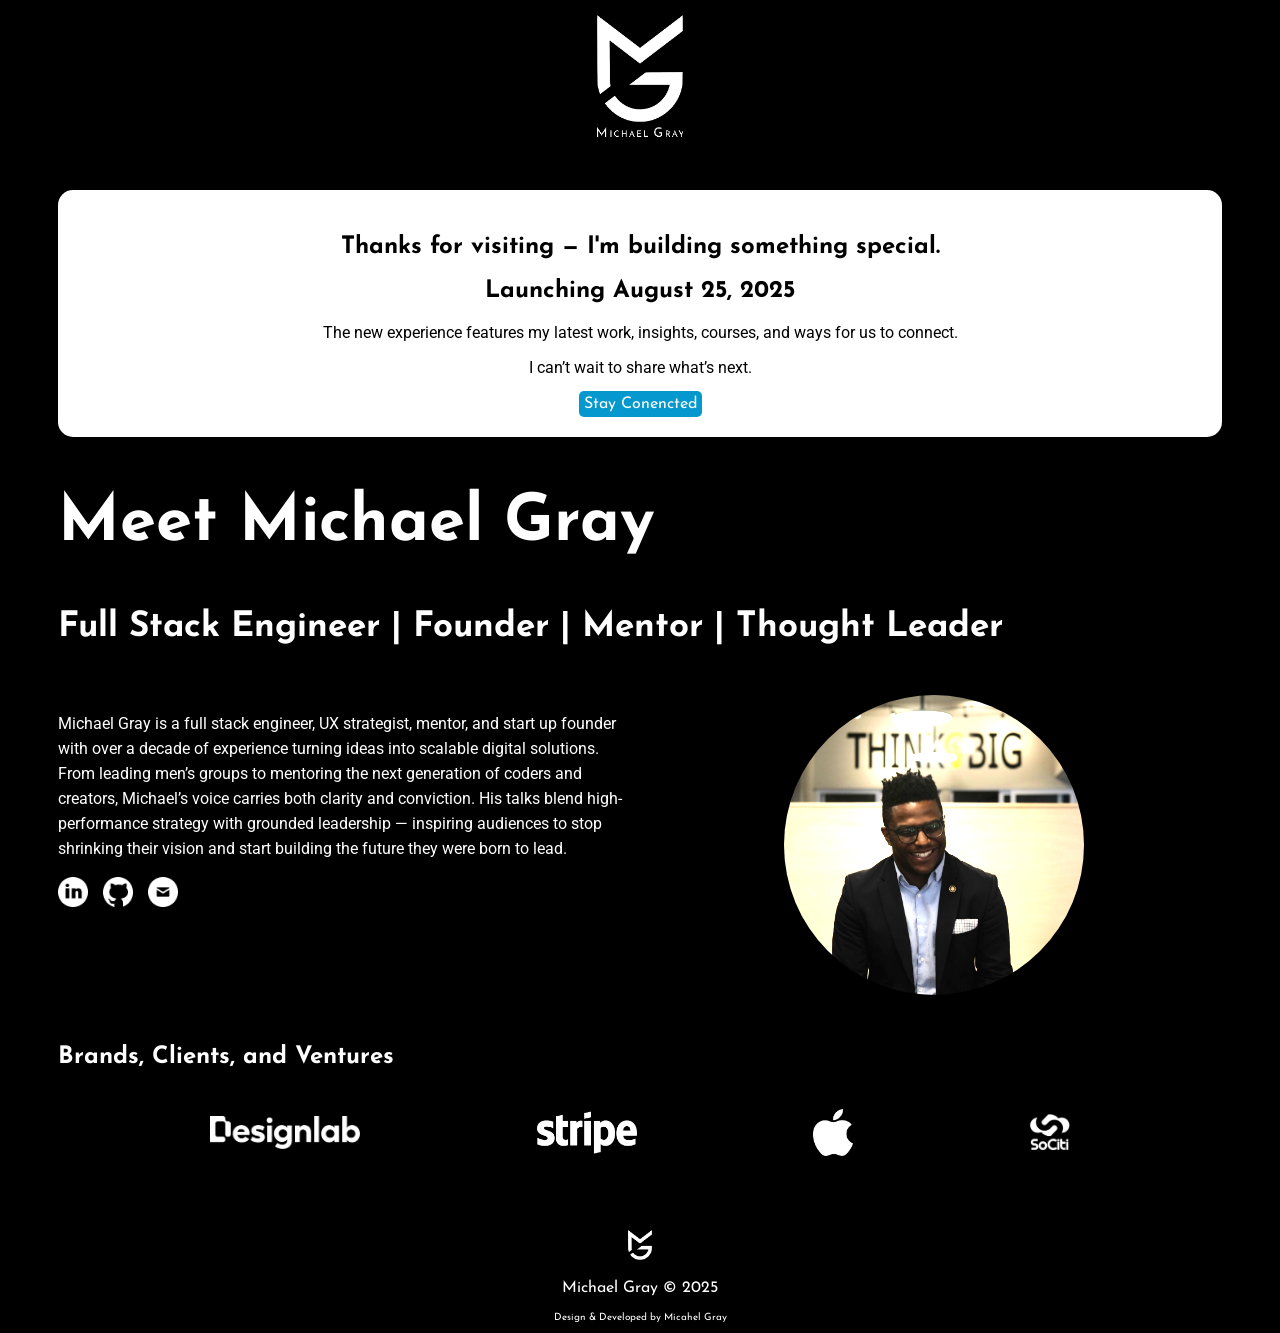
==== MG - Coming Soon/index.html @ 1ee06553 "Coming Soon - Site Update Frontend focused, responsive branded website, that announces coming soon -" ====
<!DOCTYPE html>
<html lang="en">
<head>
    <meta charset="UTF-8">

    <meta name="viewport" content="width=device-width, initial-scale=1.0">

    <link rel="stylesheet" href="./styles/main.css">

    <link rel="stylesheet" href="./styles/layout.css">

    <title>Michael Gray | Full Stack Engineer | Founder | Mentor | Thought Leader</title>

    <link rel="icon" href="./assets/MG Favicon.png" type="image/x-icon">
</head>

<body>

    <header>

        <img src="./assets/Full MG Logo.png" alt="Michael Gray Logo">

    </header>


    
    <main>

        <section id="hero-section" >

            <h1>Thanks for visiting — I'm building something special.</h1>

            <h2>Launching August 25, 2025</h2>

            <p>The new experience features my latest work, insights, courses, and ways for us to connect. </p>

            <p>I can’t wait to share what’s next.</p>

            <a class="button" href="https://forms.gle/RjNjh9V9kKS2qyw19" target="_blank" >Stay Conencted</a>

        </section>

        <section id="about-title">

                <h1>Meet Michael Gray</h1>
                <h2>Full Stack Engineer | Founder | Mentor | Thought Leader</h2>

        </section>

        <section id="about-section">

            <div id="about-text-container">
        

                <p>Michael Gray is a full stack engineer, UX strategist, mentor, and start up founder with over a decade of experience turning ideas into scalable digital solutions. From leading men’s groups to mentoring the next generation of coders and creators, Michael’s voice carries both clarity and conviction. His talks blend high-performance strategy with grounded leadership — inspiring audiences to stop shrinking their vision and start building the future they were born to lead.</p>

                <div style="display: flex; gap: 15px;">
                    
                    <a  href="https://www.linkedin.com/in/j-mgray/" target="_blank"><img class="about-icons" src="./assets/LinkedIn Icon.png" alt="LinkedIn Icon"></a>
                    
                    <a href="https://github.com/mjgraydev/" target="_blank"><img class="about-icons" src="./assets/GitHub Icon (1).png" alt="Github Icon"></a>
                    
            
                     <a href="mailto:bookings@michaelgray.co"><img class="about-icons" src="./assets/Mail Icon.png" alt="Github Icon"></a>
                    

                </div>
            
            </div>


            <div id="about-img-container">

                <img id="about-image" src="./assets/bookMichael.jpg" alt="Book Michael">

            </div>

        </section>


        <section id="bcv-section">

            <h2>Brands, Clients, and Ventures</h2>

            <div id="bcv-brands">
                
                <div><img class="brand-margin" style="width: 150px;" src="./assets/DesignLab.png" alt=""></div>

                <div><img class="bcv-brands-icons" src="./assets/Stripe.png" alt=""></div>

                <div><img class="brand-margin" style="width:40px" src="./assets/Apple Logo.png" alt=""></div>

                <div><img class="brand-margin" style="width:40px" class="bcv-brands-icons" src="./assets/SoCiti Logo.png" alt=""></div>

            </div>


        </section>

        <footer>

            <img src="./assets/Final MG White.png" alt="MG Logo">

            <p>Michael Gray &copy 2025</p>

            <p style="font-size: 10px;">Design & Developed by Micahel Gray</p>



        </footer>


    </main>


</body>
</html>
---- MG - Coming Soon/styles/main.css ----
@import url('https://fonts.googleapis.com/css2?family=Josefin+Sans:ital,wght@0,100..700;1,100..700&display=swap');

@import url('https://fonts.googleapis.com/css2?family=Roboto:ital,wght@0,100..900;1,100..900&display=swap');

body {
    opacity: 0;
    background-color: #000;
    animation: fadeInBody 1.5s ease-in-out forwards;

}

@keyframes fadeInBody {
  from {
    opacity: 0;
  }
  to {
    opacity: 1;
  }
}

header {
    display:flex;
    justify-content: center; 
    margin: 15px;
}

header img {
    height: 125px;
}

#hero-section {
    color: #000;
    text-align: center;
    margin: 50px;
    background: #fff;
    border-radius: 15px;
    padding: 25px;
    font-family: Roboto;
}

#hero-section h1, h2 {
    font-family: Josefin Sans;
}

.button{

    height: 20px;
    width: 30px;
    background-color: #0598ce;
    color: #fff;
    font-family: Josefin Sans;
    text-decoration: none;
    padding: 5px;
    text-align: center;
    border-radius: 5px;
}

.button:hover {

    background-color: #fff;
    border: #0598ce 2px solid;
    color: #0598ce;
}

#about-title {
    color: #fff;
    padding: 0px 50px;
}


#about-section {

    display: grid;
    grid-template-columns: 1fr 1fr;
    gap: 10px;
    color: #fff;
    margin: 50px;
}


#about-title h1 {
    font-family: Josefin Sans;
    font-size: 65px;
}

#about-title h2 {
    font-family: Josefin Sans;
    font-size: 35px;
}

#about-section p {
    font-family: Roboto;
    line-height: 25px;
}

#about-text-container {

    display: block;
    align-items: center;
}

.about-icons {

    height: 30px;
    width: 30px;
}

#about-img-container {
    display: flex;
    justify-content: center;
}


#about-image {
    width: 300px;
    height: 300px;
    border-radius: 50%;
    filter: brightness(1.5);
    object-fit: cover;
    object-position: top ;


}

#bcv-section {

    padding: 0px 50px;
}

#bcv-section h2{
    font-family: Josefin Sans;
    color: #fff;
    margin-bottom: 25px;

}

#bcv-brands {
    display: flex ;
    gap: 25px;
    justify-content: space-evenly;
    align-items: center;
}


.bcv-brands-icons {
    width: 100px;
    margin: 15px 0px;
}

.brand-margin {
    margin: 15px 0px;
}

footer {
    margin-top: 55px;
    text-align: center;
    color: #fff;
    font-family: Josefin Sans;

}

footer img {
    height: 30px;
    justify-content: center;
    
}
---- MG - Coming Soon/styles/layout.css ----
@media screen and (max-width: 430px){
    #about-section {
        display: grid;
        grid-template-columns: 1fr;
    }

    #about-img {
        width: 200px;
        border-radius: 500px;
    }

    #bcv-brands {
        display: block;
        text-align: center;
    }
}

    @media screen and (min-width: 431px) and (max-width: 767px) {

        #about-section {
        display: grid;
        grid-template-columns: 1fr;
    }

    #about-section > div:first-child {
    order: 2;
    }

    #about-section > div:last-child {
    order: 1;
    }

      #about-image {
        width: 300px;
        height: 300px;
        border-radius: 50%;
        object-fit: cover;
        object-position: top ;
    }

    #bcv-brands {
        display: block;
        text-align: center;
    }
}
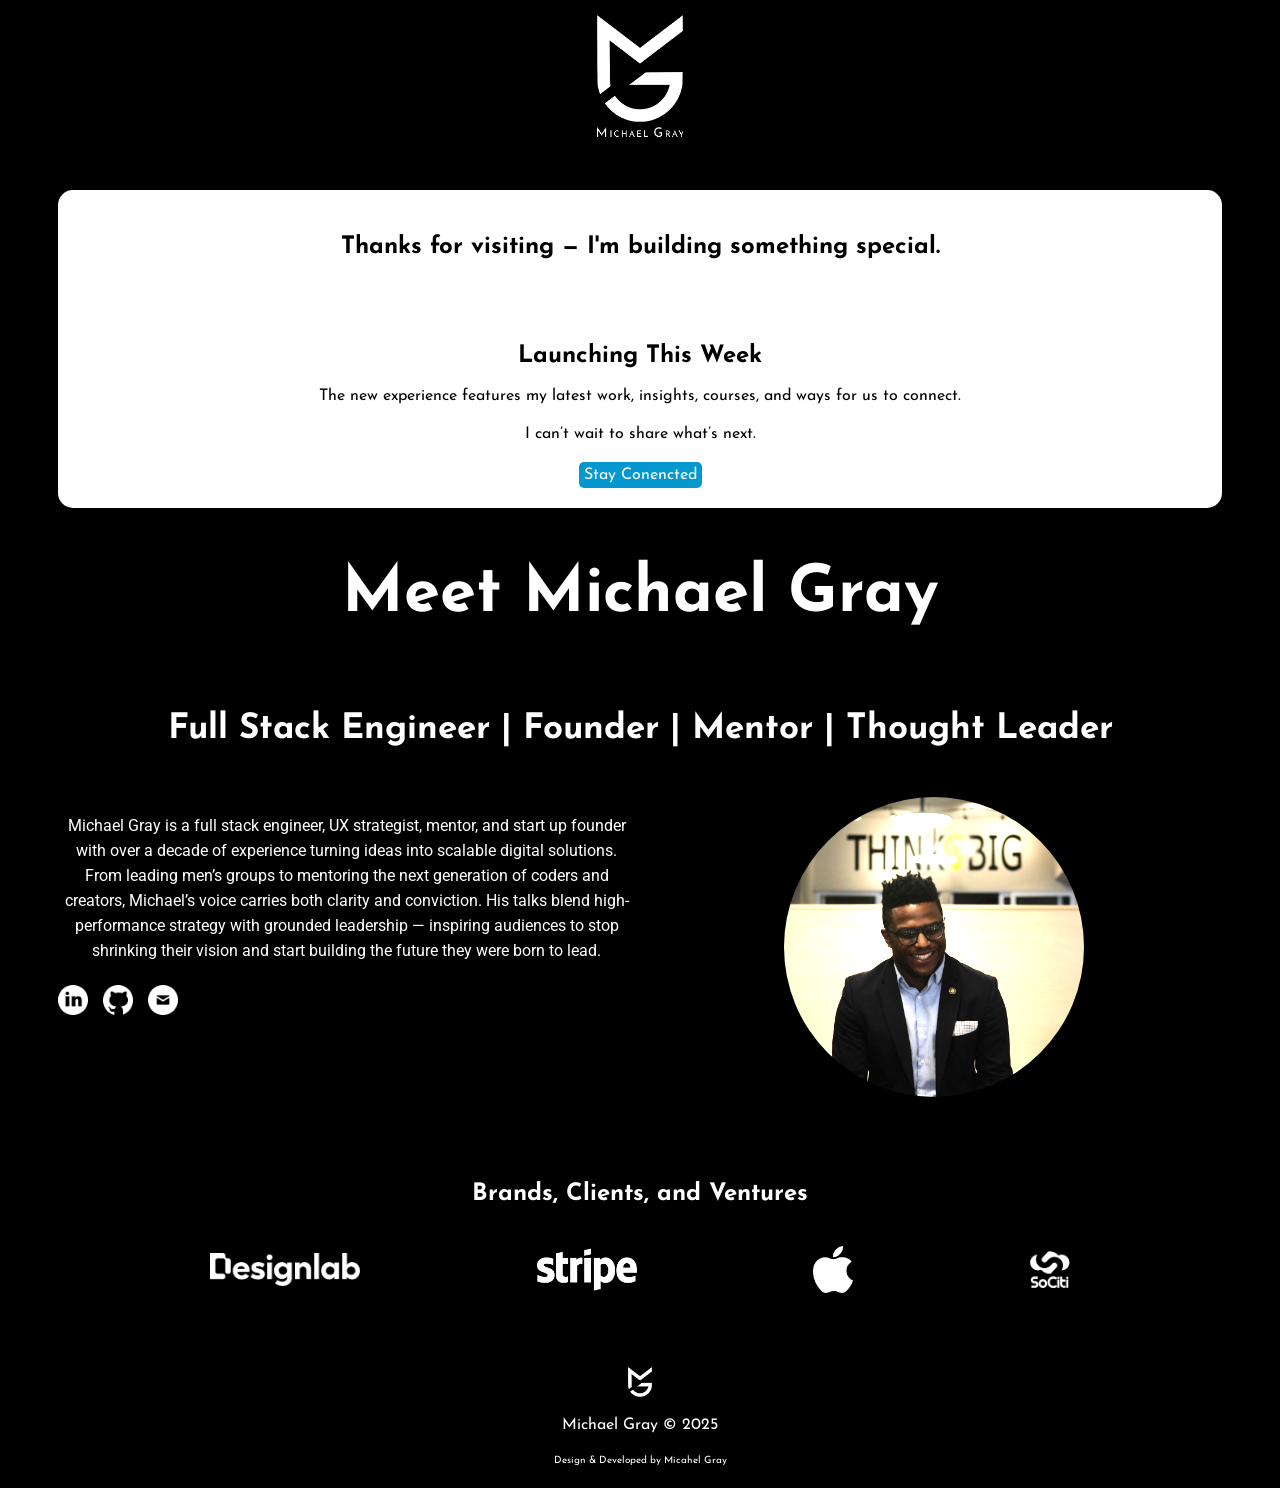
==== commit 8fc75663: "Added BLE Page" ====
--- a/MG - Coming Soon/index.html
+++ b/MG - Coming Soon/index.html
@@ -30,7 +30,7 @@
 
             <h1>Thanks for visiting — I'm building something special.</h1>
 
-            <h2>Launching August 25, 2025</h2>
+            <h2>Launching This Week</h2>
 
             <p>The new experience features my latest work, insights, courses, and ways for us to connect. </p>
 
--- a/MG - Coming Soon/styles/main.css
+++ b/MG - Coming Soon/styles/main.css
@@ -164,4 +164,30 @@
     height: 30px;
     justify-content: center;
     
+}
+
+main {
+    color: #fff;
+    text-align: center;
+    margin-top: 25px;
+}
+
+main h1,p {
+    font-family: Josefin Sans;
+    margin-bottom: 22px;
+}
+
+main h2 {
+    margin-top: 85px;
+}
+
+#join-btn {
+    height: 35px;
+    width: 250px;
+    color: #000;
+    background-color: #fff;
+    font-family: Josefin Sans;
+    border: none;
+    font-size: 16px;
+    border-radius: 10px;
 }
--- a/MG - Coming Soon/styles/layout.css
+++ b/MG - Coming Soon/styles/layout.css
@@ -12,6 +12,29 @@
     #bcv-brands {
         display: block;
         text-align: center;
+    }
+
+    #hero-section {
+        justify-content: center;
+
+    }
+
+     #details-section{
+        display: grid;
+        grid-template-columns: 1fr;
+    }
+
+    #your-host {
+        display:grid;
+        grid-template-columns: 1fr;
+        align-content: center;
+        padding: 0px 15px;
+    }
+
+    #overlay-width {
+        
+        width: 300px;
+        
     }
 }
 
@@ -42,6 +65,24 @@
         display: block;
         text-align: center;
     }
+
+    #details-section{
+        display: grid;
+        grid-template-columns: 1fr;
+    }
+
+    #your-host {
+        display:grid;
+        grid-template-columns: 1fr;
+        align-content: center;
+        padding: 0px 15px;
+    }
+
+    #overlay-width {
+        
+        width: 300px;
+        
+    }
 }
 
 
